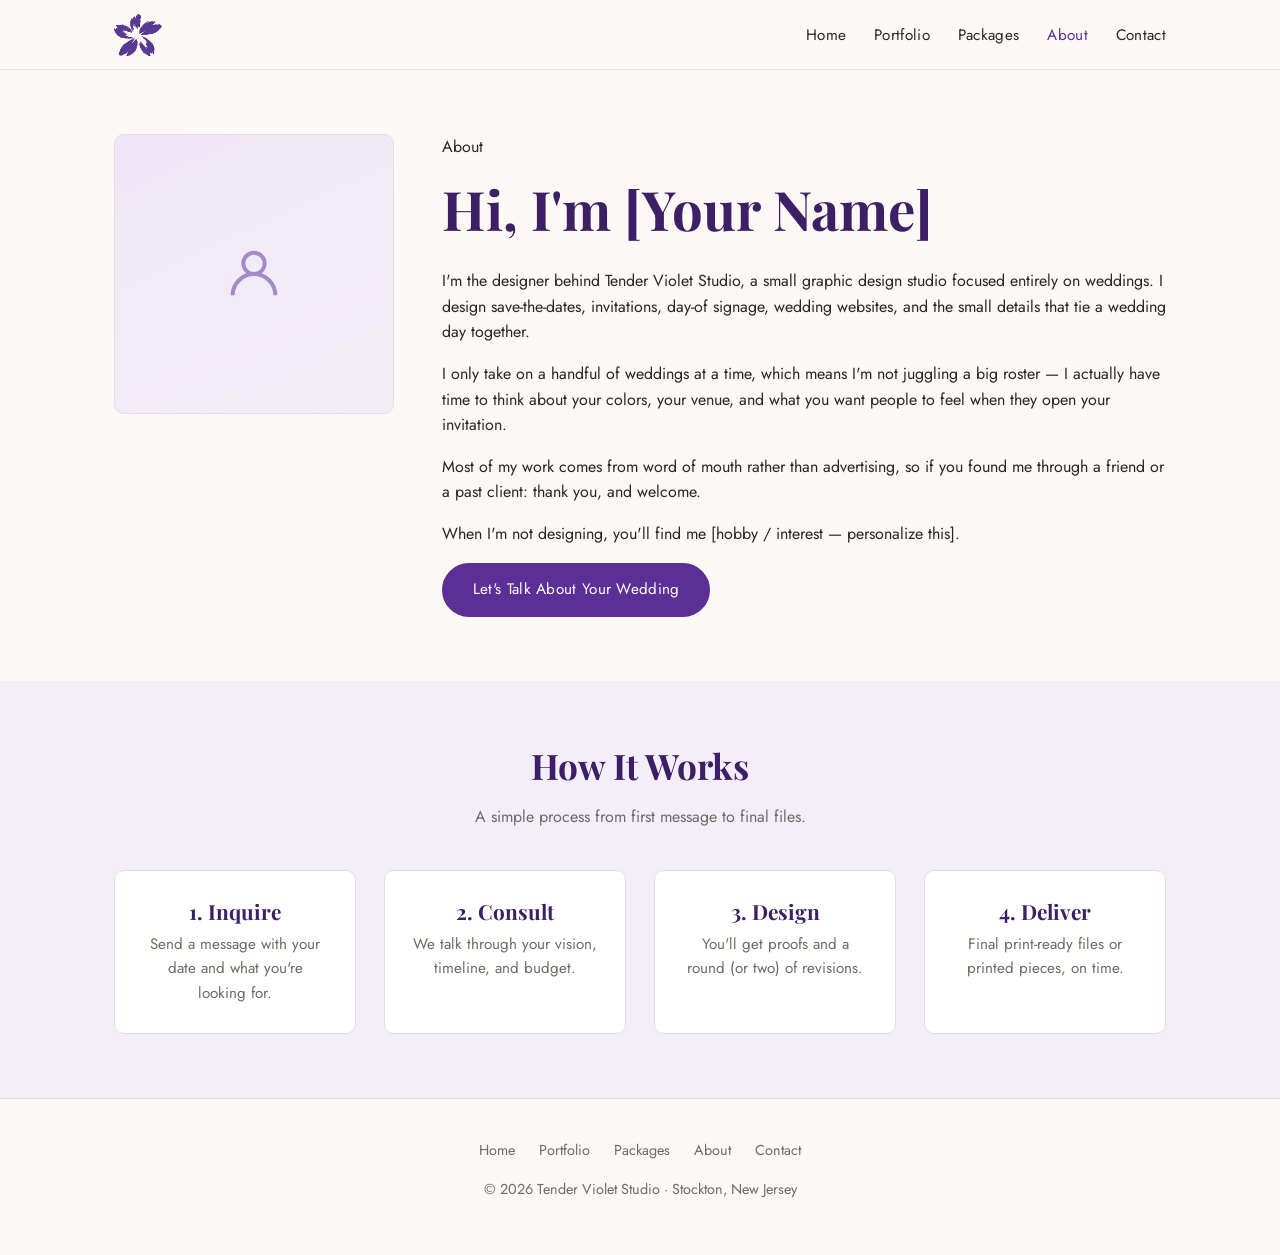
==== about.html @ 98bf35b9 "New repo for Tender Violet" ====
<!DOCTYPE html>
<html lang="en">
<head>
<meta charset="UTF-8">
<meta name="viewport" content="width=device-width, initial-scale=1.0">
<title>About — Tender Violet Studio</title>
<meta name="description" content="Meet the designer behind Tender Violet Studio.">
<link rel="icon" type="image/svg+xml" href="assets/img/logo.svg">
<link rel="preconnect" href="https://fonts.googleapis.com">
<link rel="preconnect" href="https://fonts.gstatic.com" crossorigin>
<link href="https://fonts.googleapis.com/css2?family=Playfair+Display:ital,wght@0,500;0,600;1,500&family=Jost:wght@400;500;600&display=swap" rel="stylesheet">
<link rel="stylesheet" href="css/style.css">
<!-- Microsoft Clarity tracking -->
  <script src="js/clarity.js"></script>
</head>
<body>

<header class="site-header">
  <nav class="nav">
    <a href="index.html" class="nav-brand">
      <img src="assets/img/violet_emblem.svg" alt="Tender Violet Studio Emblem">
      <!-- Tender Violet Studio -->
    </a>
    <button class="nav-toggle" aria-label="Toggle navigation" aria-expanded="false">
      <span></span><span></span><span></span>
    </button>
    <ul class="nav-links">
      <li><a href="index.html">Home</a></li>
      <li><a href="portfolio.html">Portfolio</a></li>
      <li><a href="packages.html">Packages</a></li>
      <li><a href="about.html" class="active">About</a></li>
      <li><a href="contact.html">Contact</a></li>
    </ul>
  </nav>
</header>

<main>
  <section>
    <div class="container about-layout">
      <!-- Swap this placeholder for an actual photo of yourself: <img src="assets/img/portrait.jpg" alt="..."> -->
      <div class="about-photo">
        <svg viewBox="0 0 24 24" fill="none" stroke="currentColor" stroke-width="1.5"><circle cx="12" cy="8" r="4"/><path d="M4 20c0-4.4 3.6-8 8-8s8 3.6 8 8"/></svg>
      </div>
      <div>
        <p class="eyebrow">About</p>
        <h1>Hi, I'm [Your Name]</h1>
        <!--
          PLACEHOLDER BIO — replace the paragraphs below with your own story:
          how you got into design, what drew you to weddings, where you're
          based, and what working with you is like.
        -->
        <p>I'm the designer behind Tender Violet Studio, a small graphic design studio focused entirely on weddings. I design save-the-dates, invitations, day-of signage, wedding websites, and the small details that tie a wedding day together.</p>
        <p>I only take on a handful of weddings at a time, which means I'm not juggling a big roster — I actually have time to think about your colors, your venue, and what you want people to feel when they open your invitation.</p>
        <p>Most of my work comes from word of mouth rather than advertising, so if you found me through a friend or a past client: thank you, and welcome.</p>
        <p>When I'm not designing, you'll find me [hobby / interest — personalize this].</p>
        <a href="contact.html" class="btn btn-primary">Let's Talk About Your Wedding</a>
      </div>
    </div>
  </section>

  <section class="section-alt">
    <div class="container">
      <div class="section-head">
        <h2>How It Works</h2>
        <p>A simple process from first message to final files.</p>
      </div>
      <div class="grid grid-4">
        <div class="card">
          <h3>1. Inquire</h3>
          <p>Send a message with your date and what you're looking for.</p>
        </div>
        <div class="card">
          <h3>2. Consult</h3>
          <p>We talk through your vision, timeline, and budget.</p>
        </div>
        <div class="card">
          <h3>3. Design</h3>
          <p>You'll get proofs and a round (or two) of revisions.</p>
        </div>
        <div class="card">
          <h3>4. Deliver</h3>
          <p>Final print-ready files or printed pieces, on time.</p>
        </div>
      </div>
    </div>
  </section>
</main>

<footer class="site-footer">
  <div class="container">
    <div class="footer-links">
      <a href="index.html">Home</a>
      <a href="portfolio.html">Portfolio</a>
      <a href="packages.html">Packages</a>
      <a href="about.html">About</a>
      <a href="contact.html">Contact</a>
    </div>
    <p>&copy; <span id="year">2026</span> Tender Violet Studio · Stockton, New Jersey</p>
  </div>
</footer>

<script src="js/main.js"></script>
<script>document.getElementById('year').textContent = new Date().getFullYear();</script>
</body>
</html>
---- css/style.css ----
/* Tender Violet Studio — shared styles */

:root {
  --color-primary: #5b2f95;
  --color-primary-dark: #3d1f66;
  --color-primary-tint: #efe7f7;
  --color-ink: #2b2620;
  --color-ink-muted: #6f6a63;
  --color-bg: #fbf8f5;
  --color-bg-alt: #f4eef8;
  --color-border: #e4dce9;
  --color-white: #ffffff;

  --font-heading: 'Playfair Display', Georgia, 'Times New Roman', serif;
  --font-body: 'Jost', 'Segoe UI', Tahoma, sans-serif;

  --max-width: 1100px;
  --radius: 10px;
  --shadow: 0 10px 30px rgba(59, 31, 96, 0.08);
}

* {
  box-sizing: border-box;
}

html {
  scroll-behavior: smooth;
}

body {
  margin: 0;
  font-family: var(--font-body);
  color: var(--color-ink);
  background: var(--color-bg);
  line-height: 1.6;
  -webkit-font-smoothing: antialiased;
}

h1, h2, h3, h4 {
  font-family: var(--font-heading);
  color: var(--color-primary-dark);
  line-height: 1.2;
  margin: 0 0 0.5em;
}

h1 { font-size: clamp(2.2rem, 5vw, 3.4rem); }
h2 { font-size: clamp(1.6rem, 3vw, 2.2rem); }
h3 { font-size: 1.3rem; }

p { margin: 0 0 1em; }

a {
  color: var(--color-primary);
  text-decoration: none;
}

a:hover { text-decoration: underline; }

img { max-width: 100%; display: block; }

.container {
  max-width: var(--max-width);
  margin: 0 auto;
  padding: 0 1.5rem;
}

/* ---------- Header / Nav ---------- */

.site-header {
  background: var(--color-bg);
  border-bottom: 1px solid var(--color-border);
  position: sticky;
  top: 0;
  z-index: 50;
}

.nav {
  display: flex;
  align-items: center;
  justify-content: space-between;
  padding: 0.85rem 1.5rem;
  max-width: var(--max-width);
  margin: 0 auto;
}

.nav-brand {
  display: flex;
  align-items: center;
  gap: 0.6rem;
  font-family: var(--font-heading);
  font-size: 1.2rem;
  color: var(--color-primary-dark);
}

.nav-brand:hover { text-decoration: none; }

.nav-brand img {
  height: 42px;
  width: auto;
}

.nav-toggle {
  display: none;
  flex-direction: column;
  gap: 5px;
  background: none;
  border: none;
  cursor: pointer;
  padding: 0.5rem;
}

.nav-toggle span {
  width: 24px;
  height: 2px;
  background: var(--color-primary-dark);
  display: block;
}

.nav-links {
  display: flex;
  gap: 1.75rem;
  list-style: none;
  margin: 0;
  padding: 0;
}

.nav-links a {
  color: var(--color-ink);
  font-size: 0.95rem;
  letter-spacing: 0.02em;
}

.nav-links a.active,
.nav-links a:hover {
  color: var(--color-primary);
}

@media (max-width: 720px) {
  .nav-toggle { display: flex; }

  .nav-links {
    position: absolute;
    top: 100%;
    left: 0;
    right: 0;
    background: var(--color-bg);
    border-bottom: 1px solid var(--color-border);
    flex-direction: column;
    gap: 0;
    max-height: 0;
    overflow: hidden;
    transition: max-height 0.25s ease;
  }

  .nav-links.open {
    max-height: 320px;
  }

  .nav-links li {
    border-top: 1px solid var(--color-border);
  }

  .nav-links a {
    display: block;
    padding: 0.9rem 1.5rem;
  }
}

/* ---------- Buttons ---------- */

.btn {
  display: inline-block;
  padding: 0.8rem 1.8rem;
  border-radius: 999px;
  font-size: 0.95rem;
  letter-spacing: 0.02em;
  cursor: pointer;
  border: 2px solid var(--color-primary);
  transition: background 0.2s ease, color 0.2s ease;
}

.btn:hover { text-decoration: none; }

.btn-primary {
  background: var(--color-primary);
  color: var(--color-white);
}

.btn-primary:hover { background: var(--color-primary-dark); border-color: var(--color-primary-dark); }

.btn-outline {
  background: transparent;
  color: var(--color-primary);
}

.btn-outline:hover {
  background: var(--color-primary);
  color: var(--color-white);
}

.btn-group {
  display: flex;
  gap: 1rem;
  flex-wrap: wrap;
}

/* ---------- Hero ---------- */

.hero {
  padding: 5rem 0 4rem;
  text-align: center;
}

.hero-logo {
  width: 525px;
  max-width: 100%;
  margin: 0 auto 0.5rem;
}

.hero .eyebrow {
  text-transform: uppercase;
  letter-spacing: 0.15em;
  font-size: 0.9rem;
  color: var(--color-primary-dark);
  font-weight: bold;
  margin-bottom: 0.75rem;
}

.hero p.lead {
  max-width: 560px;
  margin: 0 auto 2rem;
  font-size: 1.1rem;
  color: var(--color-ink-muted);
}

.hero .quote {
  margin-top: 3rem;
  font-family: var(--font-heading);
  font-style: italic;
  color: var(--color-primary-dark);
  font-size: 1.1rem;
}

.hero .quote cite {
  display: block;
  font-style: normal;
  font-size: 0.85rem;
  color: var(--color-ink-muted);
  margin-top: 0.4rem;
}

/* ---------- Sections ---------- */

section {
  padding: 4rem 0;
}

.section-alt {
  background: var(--color-bg-alt);
}

.section-head {
  text-align: center;
  max-width: 620px;
  margin: 0 auto 2.5rem;
}

.section-head p {
  color: var(--color-ink-muted);
}

/* ---------- Cards / grid ---------- */

.grid {
  display: grid;
  gap: 1.75rem;
}

.grid-4 { grid-template-columns: repeat(4, 1fr); }
.grid-3 { grid-template-columns: repeat(3, 1fr); }
.grid-2 { grid-template-columns: repeat(2, 1fr); }

@media (max-width: 900px) {
  .grid-4 { grid-template-columns: repeat(2, 1fr); }
  .grid-3 { grid-template-columns: repeat(2, 1fr); }
}

@media (max-width: 600px) {
  .grid-4, .grid-3, .grid-2 { grid-template-columns: 1fr; }
}

.card {
  background: var(--color-white);
  border: 1px solid var(--color-border);
  border-radius: var(--radius);
  padding: 1.75rem;
  text-align: center;
}

.card .icon {
  width: 44px;
  height: 44px;
  margin: 0 auto 1rem;
  color: var(--color-primary);
}

.card h3 { margin-bottom: 0.5rem; }

.card p {
  color: var(--color-ink-muted);
  font-size: 0.95rem;
  margin-bottom: 0;
}

/* ---------- Portfolio placeholders ---------- */

.portfolio-item {
  border-radius: var(--radius);
  overflow: hidden;
  border: 1px solid var(--color-border);
  background: var(--color-white);
}

.portfolio-placeholder {
  aspect-ratio: 4 / 5;
  background: linear-gradient(155deg, var(--color-primary-tint), var(--color-bg-alt));
  display: flex;
  align-items: center;
  justify-content: center;
  color: var(--color-primary);
  position: relative;
}

.portfolio-placeholder svg {
  width: 48px;
  height: 48px;
  opacity: 0.5;
}

.portfolio-placeholder .tag {
  position: absolute;
  top: 0.75rem;
  left: 0.75rem;
  background: var(--color-white);
  color: var(--color-ink-muted);
  font-size: 0.7rem;
  letter-spacing: 0.05em;
  text-transform: uppercase;
  padding: 0.25rem 0.6rem;
  border-radius: 999px;
  border: 1px solid var(--color-border);
}

.portfolio-item .caption {
  padding: 1rem 1.25rem;
}

.portfolio-item .caption h3 {
  font-size: 1.05rem;
  margin-bottom: 0.2rem;
}

.portfolio-item .caption p {
  font-size: 0.85rem;
  color: var(--color-ink-muted);
  margin-bottom: 0;
}

.portfolio-note {
  background: var(--color-primary-tint);
  border: 1px dashed var(--color-primary);
  border-radius: var(--radius);
  padding: 1.25rem 1.5rem;
  color: var(--color-primary-dark);
  font-size: 0.95rem;
  margin-bottom: 2.5rem;
}

/* ---------- Packages ---------- */

.package-card {
  background: var(--color-white);
  border: 1px solid var(--color-border);
  border-radius: var(--radius);
  padding: 2rem;
  display: flex;
  flex-direction: column;
  height: 100%;
}

.package-card .price {
  font-family: var(--font-heading);
  font-size: 1.6rem;
  color: var(--color-primary);
  margin: 0.5rem 0 1rem;
}

.package-card ul {
  margin: 0 0 1.5rem;
  padding-left: 1.1rem;
  color: var(--color-ink-muted);
  font-size: 0.95rem;
  flex-grow: 1;
}

.package-card li { margin-bottom: 0.4rem; }

/* ---------- About ---------- */

.about-layout {
  display: grid;
  grid-template-columns: 280px 1fr;
  gap: 3rem;
  align-items: start;
}

@media (max-width: 720px) {
  .about-layout { grid-template-columns: 1fr; }
}

.about-photo {
  aspect-ratio: 1 / 1;
  border-radius: var(--radius);
  background: linear-gradient(155deg, var(--color-primary-tint), var(--color-bg-alt));
  display: flex;
  align-items: center;
  justify-content: center;
  color: var(--color-primary);
  border: 1px solid var(--color-border);
}

.about-photo svg { width: 64px; height: 64px; opacity: 0.5; }

/* ---------- Contact form ---------- */

.contact-layout {
  display: grid;
  grid-template-columns: 1fr 1fr;
  gap: 3rem;
}

@media (max-width: 800px) {
  .contact-layout { grid-template-columns: 1fr; }
}

.form-field {
  margin-bottom: 1.25rem;
}

.form-field label {
  display: block;
  font-size: 0.9rem;
  margin-bottom: 0.4rem;
  color: var(--color-ink);
}

.form-field input,
.form-field select,
.form-field textarea {
  width: 100%;
  padding: 0.75rem 0.9rem;
  border: 1px solid var(--color-border);
  border-radius: 6px;
  font-family: var(--font-body);
  font-size: 0.95rem;
  background: var(--color-white);
  color: var(--color-ink);
}

.form-field input:focus,
.form-field select:focus,
.form-field textarea:focus {
  outline: 2px solid var(--color-primary);
  outline-offset: 1px;
}

.form-field textarea { resize: vertical; min-height: 120px; }

.form-hint {
  font-size: 0.85rem;
  color: var(--color-ink-muted);
  margin-top: -0.5rem;
  margin-bottom: 1.5rem;
}

.honeypot { display: none; }

.contact-side h3 { margin-top: 0; }

.contact-side .detail {
  margin-bottom: 1.5rem;
}

.contact-side .detail .label {
  font-size: 0.8rem;
  text-transform: uppercase;
  letter-spacing: 0.08em;
  color: var(--color-ink-muted);
  margin-bottom: 0.2rem;
}

/* ---------- CTA band ---------- */

.cta-band {
  background: var(--color-primary);
  color: var(--color-white);
  text-align: center;
  padding: 3.5rem 0;
}

.cta-band h2 { color: var(--color-white); }
.cta-band p { color: rgba(255,255,255,0.85); }

.cta-band .btn-outline {
  border-color: var(--color-white);
  color: var(--color-white);
}

.cta-band .btn-outline:hover {
  background: var(--color-white);
  color: var(--color-primary);
}

/* ---------- Footer ---------- */

.site-footer {
  border-top: 1px solid var(--color-border);
  padding: 2.5rem 0;
  text-align: center;
  color: var(--color-ink-muted);
  font-size: 0.9rem;
}

.site-footer a { color: var(--color-ink-muted); }
.site-footer a:hover { color: var(--color-primary); }

.footer-links {
  display: flex;
  justify-content: center;
  gap: 1.5rem;
  margin-bottom: 1rem;
  flex-wrap: wrap;
}

/* ---------- 404 ---------- */

.error-page {
  text-align: center;
  padding: 6rem 0;
}
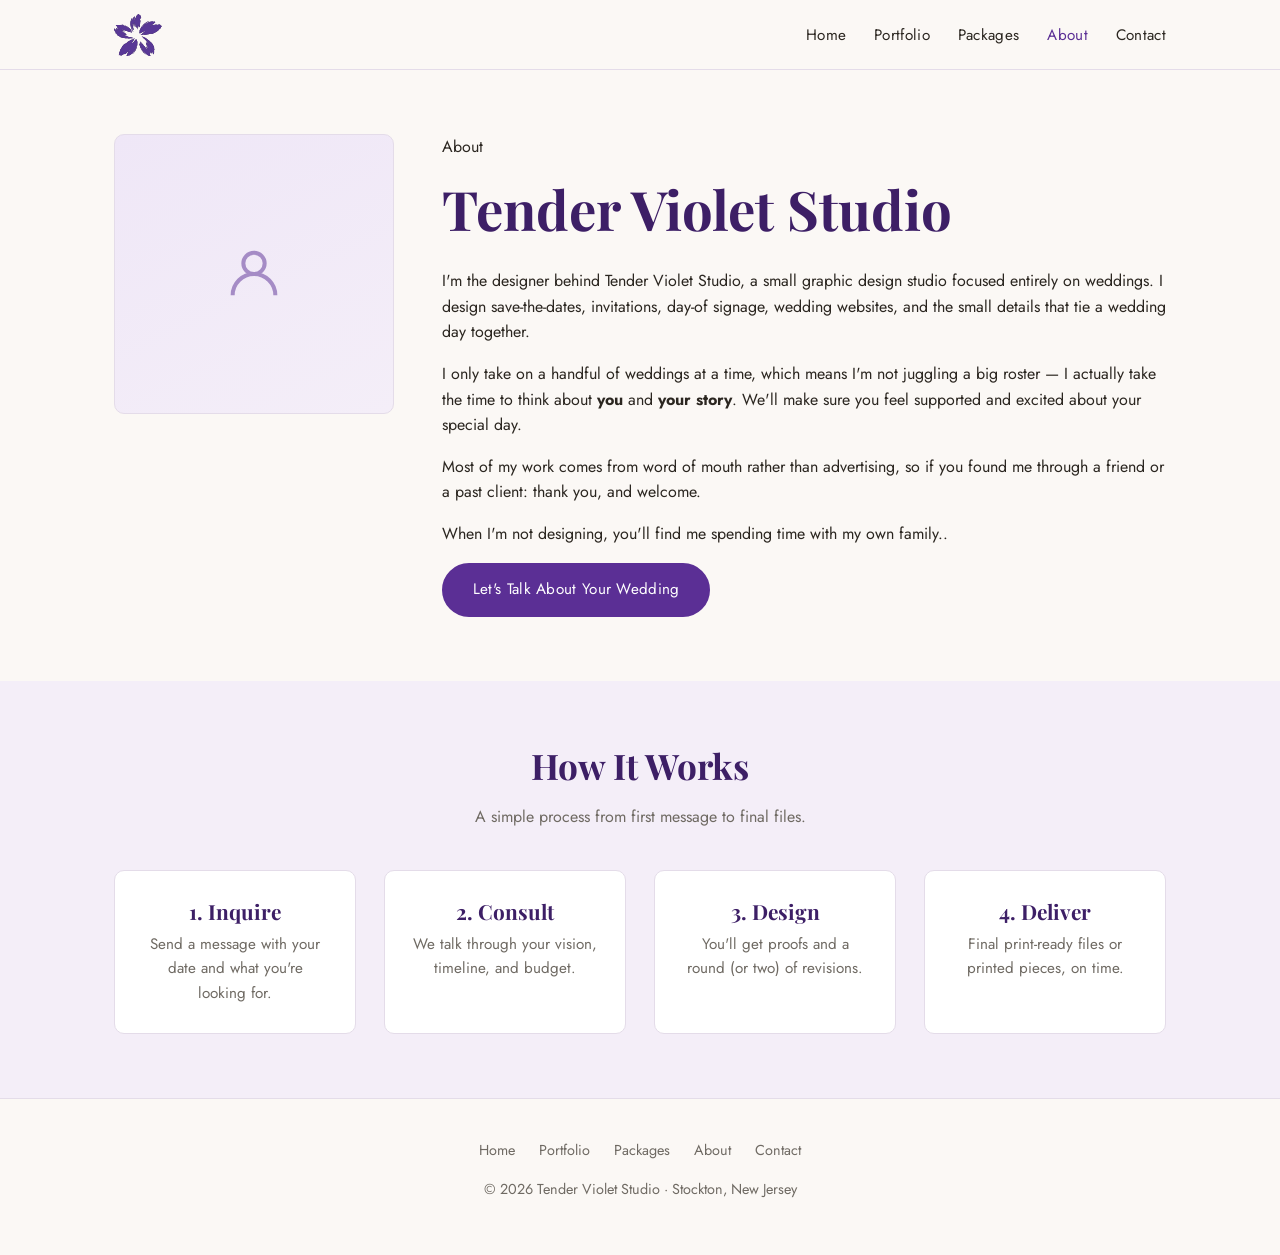
==== commit ef002e0d: "Hid packages, updated text" ====
--- a/about.html
+++ b/about.html
@@ -43,16 +43,17 @@
       </div>
       <div>
         <p class="eyebrow">About</p>
-        <h1>Hi, I'm [Your Name]</h1>
+        <h1>Tender Violet Studio</h1>
         <!--
           PLACEHOLDER BIO — replace the paragraphs below with your own story:
           how you got into design, what drew you to weddings, where you're
           based, and what working with you is like.
         -->
         <p>I'm the designer behind Tender Violet Studio, a small graphic design studio focused entirely on weddings. I design save-the-dates, invitations, day-of signage, wedding websites, and the small details that tie a wedding day together.</p>
-        <p>I only take on a handful of weddings at a time, which means I'm not juggling a big roster — I actually have time to think about your colors, your venue, and what you want people to feel when they open your invitation.</p>
+        <p>I only take on a handful of weddings at a time, which means I'm not juggling a big roster — I actually take the time to think about <strong>you</strong> and <strong>your story</strong>. 
+          We'll make sure you feel supported and excited about your special day.</p>
         <p>Most of my work comes from word of mouth rather than advertising, so if you found me through a friend or a past client: thank you, and welcome.</p>
-        <p>When I'm not designing, you'll find me [hobby / interest — personalize this].</p>
+        <p>When I'm not designing, you'll find me spending time with my own family..</p>
         <a href="contact.html" class="btn btn-primary">Let's Talk About Your Wedding</a>
       </div>
     </div>
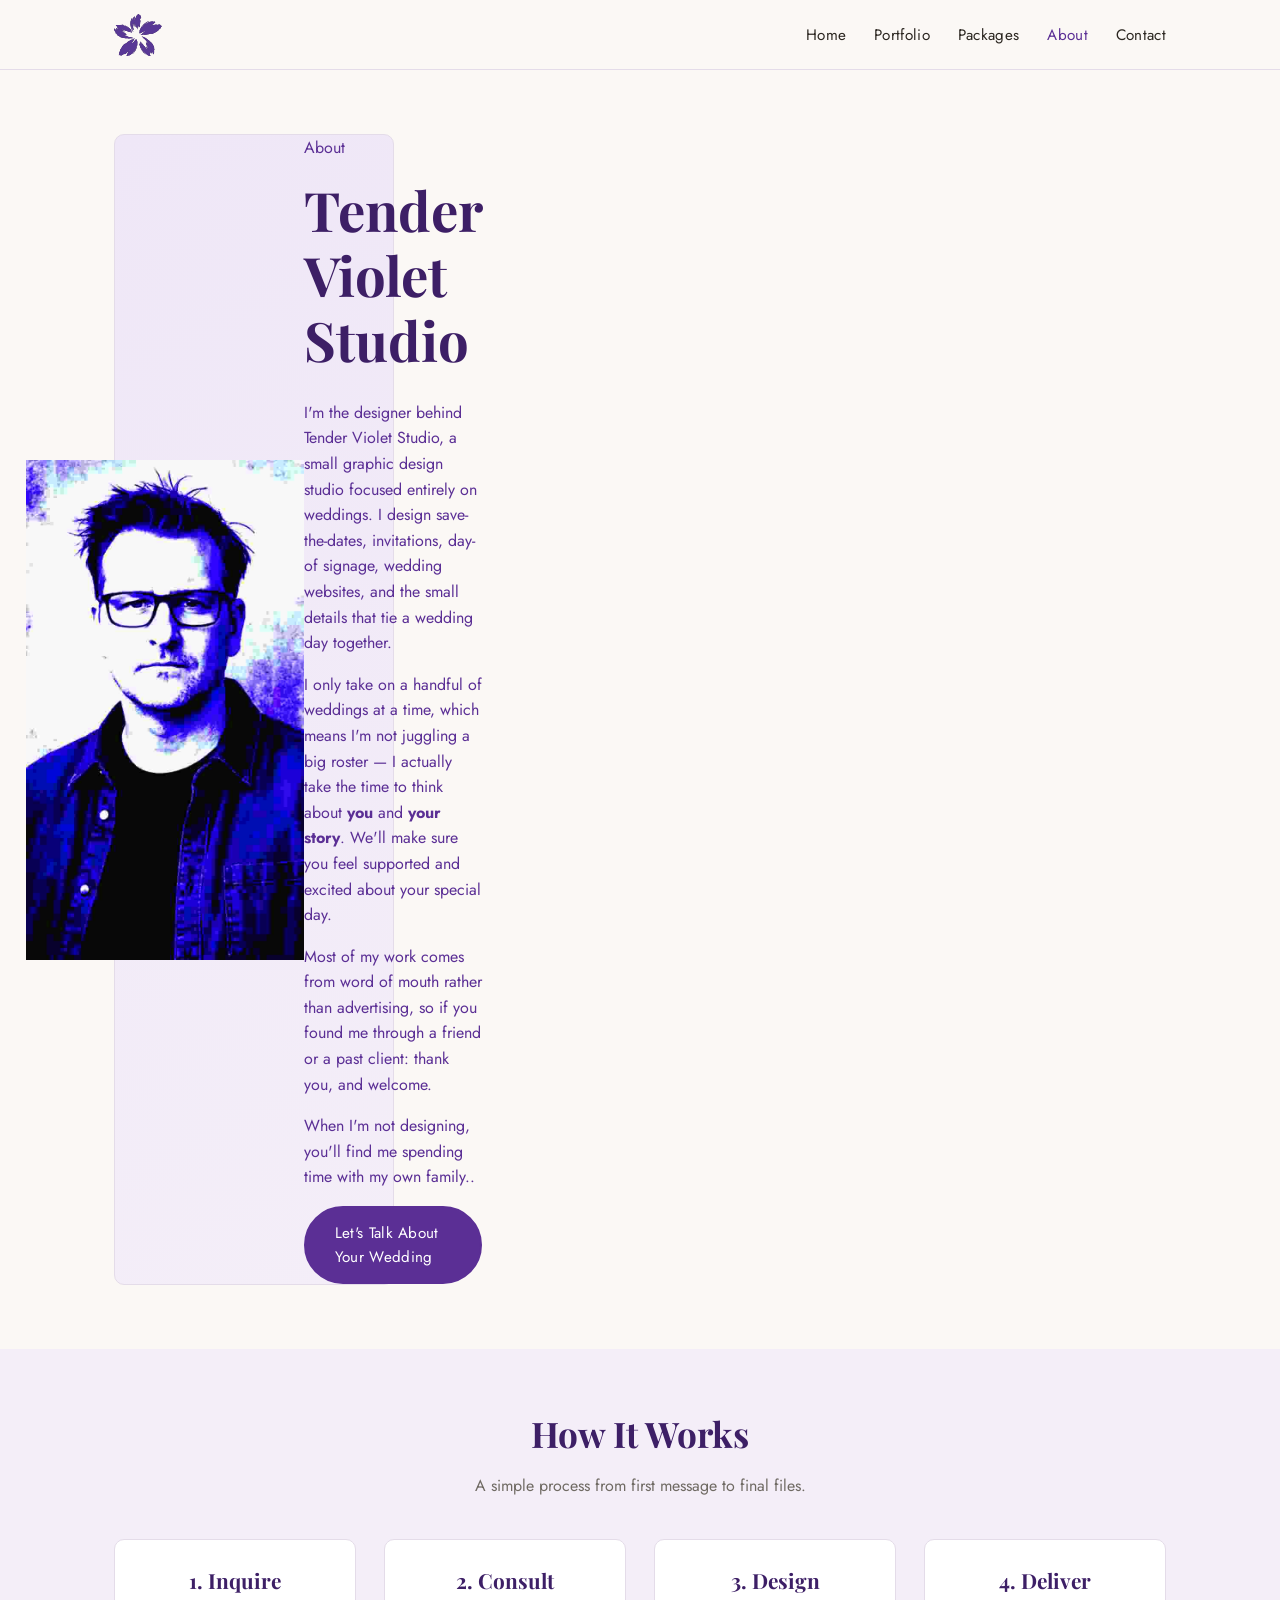
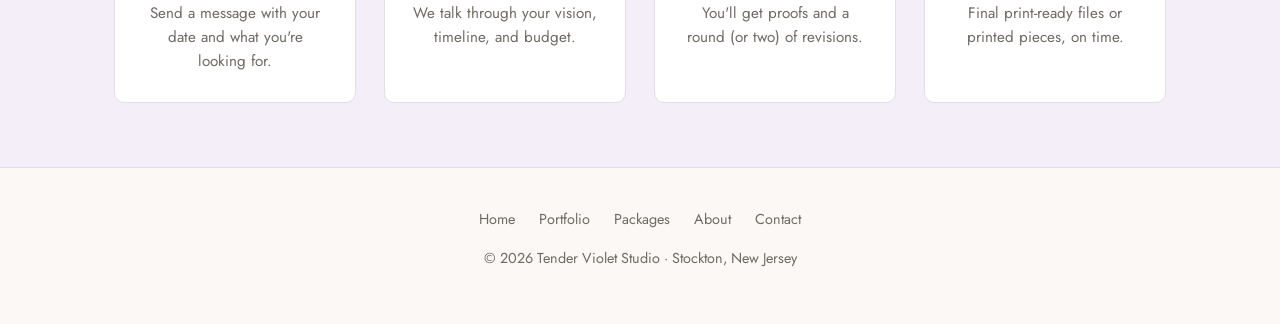
==== commit cbb2ceec: "Updated About page with image" ====
--- a/about.html
+++ b/about.html
@@ -39,8 +39,7 @@
     <div class="container about-layout">
       <!-- Swap this placeholder for an actual photo of yourself: <img src="assets/img/portrait.jpg" alt="..."> -->
       <div class="about-photo">
-        <svg viewBox="0 0 24 24" fill="none" stroke="currentColor" stroke-width="1.5"><circle cx="12" cy="8" r="4"/><path d="M4 20c0-4.4 3.6-8 8-8s8 3.6 8 8"/></svg>
-      </div>
+       <img src="assets/img/photos/brianv_about_art.jpg" alt="Meet the designer, Brian V.">
       <div>
         <p class="eyebrow">About</p>
         <h1>Tender Violet Studio</h1>
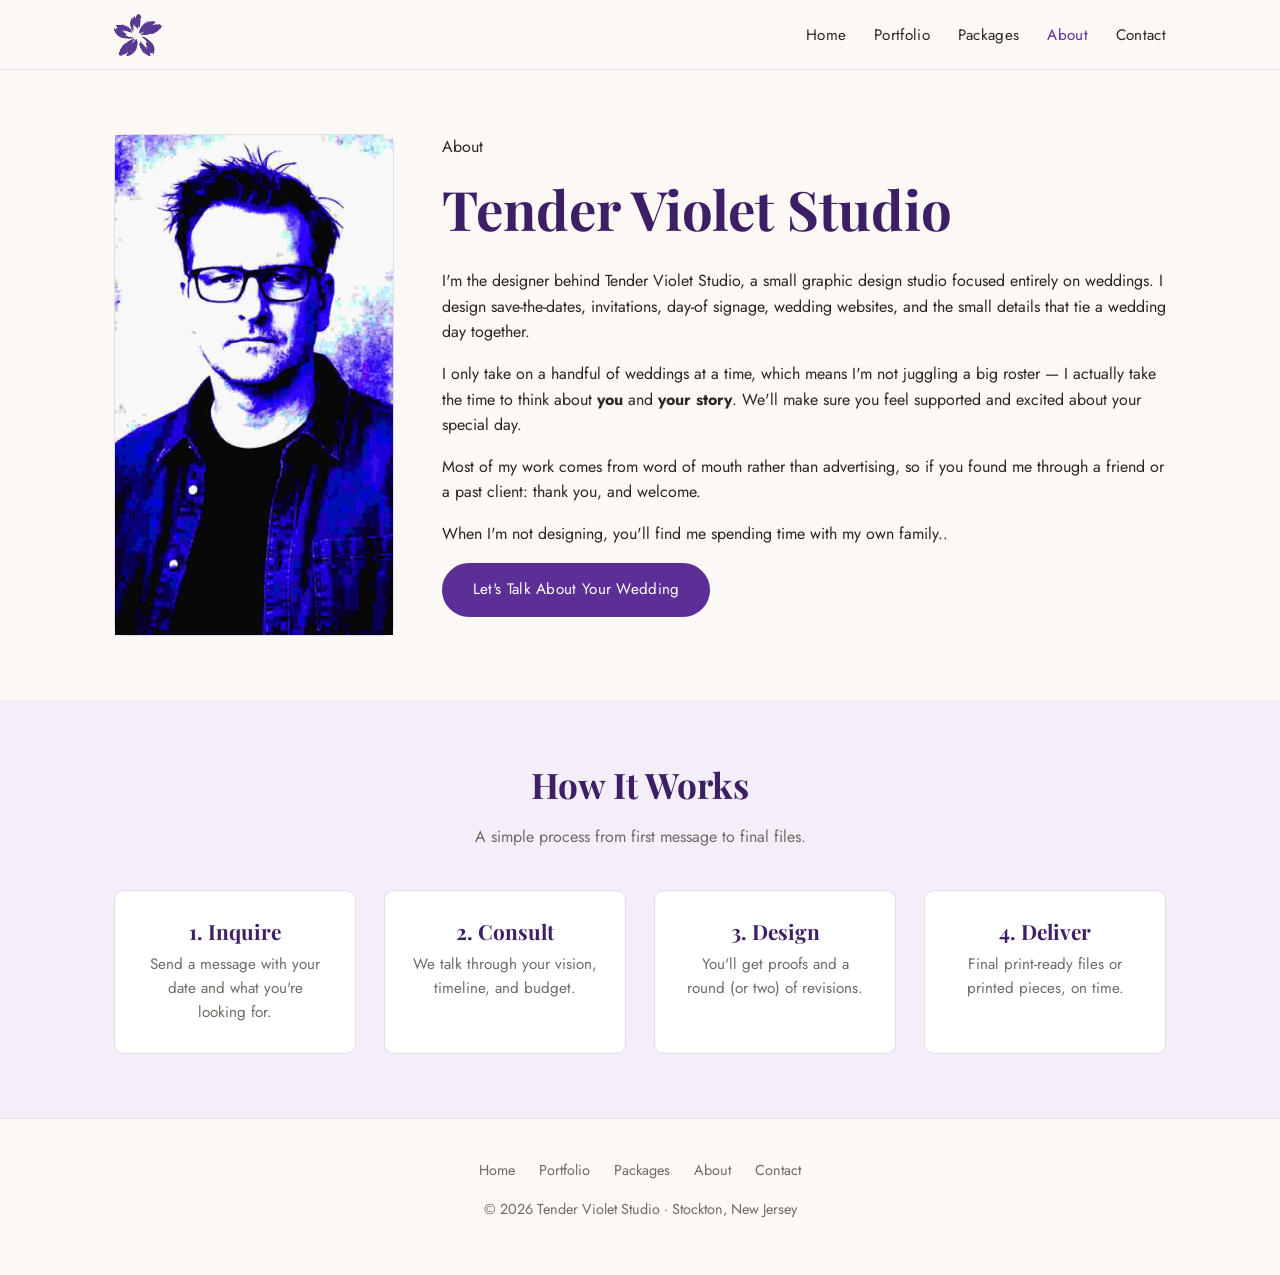
==== commit d61551ac: "Fixed missing closing div" ====
--- a/about.html
+++ b/about.html
@@ -40,6 +40,7 @@
       <!-- Swap this placeholder for an actual photo of yourself: <img src="assets/img/portrait.jpg" alt="..."> -->
       <div class="about-photo">
        <img src="assets/img/photos/brianv_about_art.jpg" alt="Meet the designer, Brian V.">
+      </div>
       <div>
         <p class="eyebrow">About</p>
         <h1>Tender Violet Studio</h1>
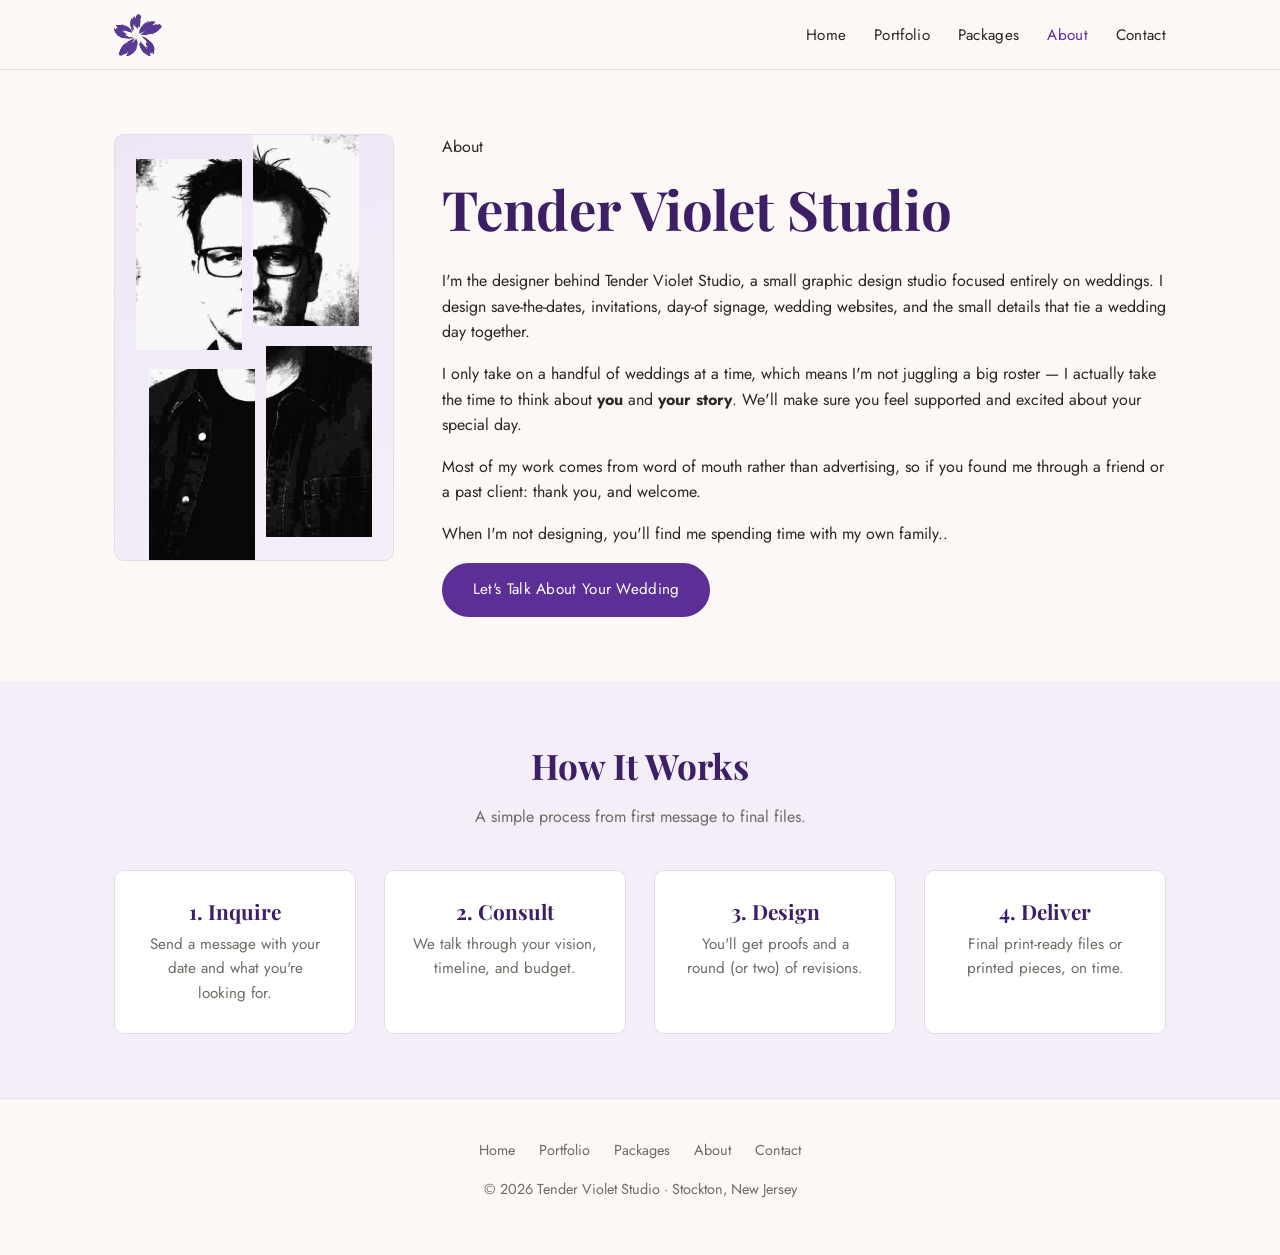
==== commit 88b46de9: "Applied artistic styling to photo" ====
--- a/about.html
+++ b/about.html
@@ -39,7 +39,7 @@
     <div class="container about-layout">
       <!-- Swap this placeholder for an actual photo of yourself: <img src="assets/img/portrait.jpg" alt="..."> -->
       <div class="about-photo">
-       <img src="assets/img/photos/brianv_about_art.jpg" alt="Meet the designer, Brian V.">
+       <img src="assets/img/photos/brianv_about_art.jpg" class="fractured" alt="Meet the designer, Brian V.">
       </div>
       <div>
         <p class="eyebrow">About</p>
--- a/css/style.css
+++ b/css/style.css
@@ -431,6 +431,19 @@
 
 .about-photo svg { width: 64px; height: 64px; opacity: 0.5; }
 
+.fractured {
+  --_g: 10%/45% 45% no-repeat conic-gradient(#000 0 0);
+  mask: 
+    left   var(--_i,) top    var(--_g),
+    bottom var(--_i,) left   var(--_g),
+    top    var(--_i,) right  var(--_g),
+    right  var(--_i,) bottom var(--_g);
+  filter: grayscale();
+  transition: .3s linear;
+  cursor: pointer;
+  width: 85%;
+}
+
 /* ---------- Contact form ---------- */
 
 .contact-layout {
